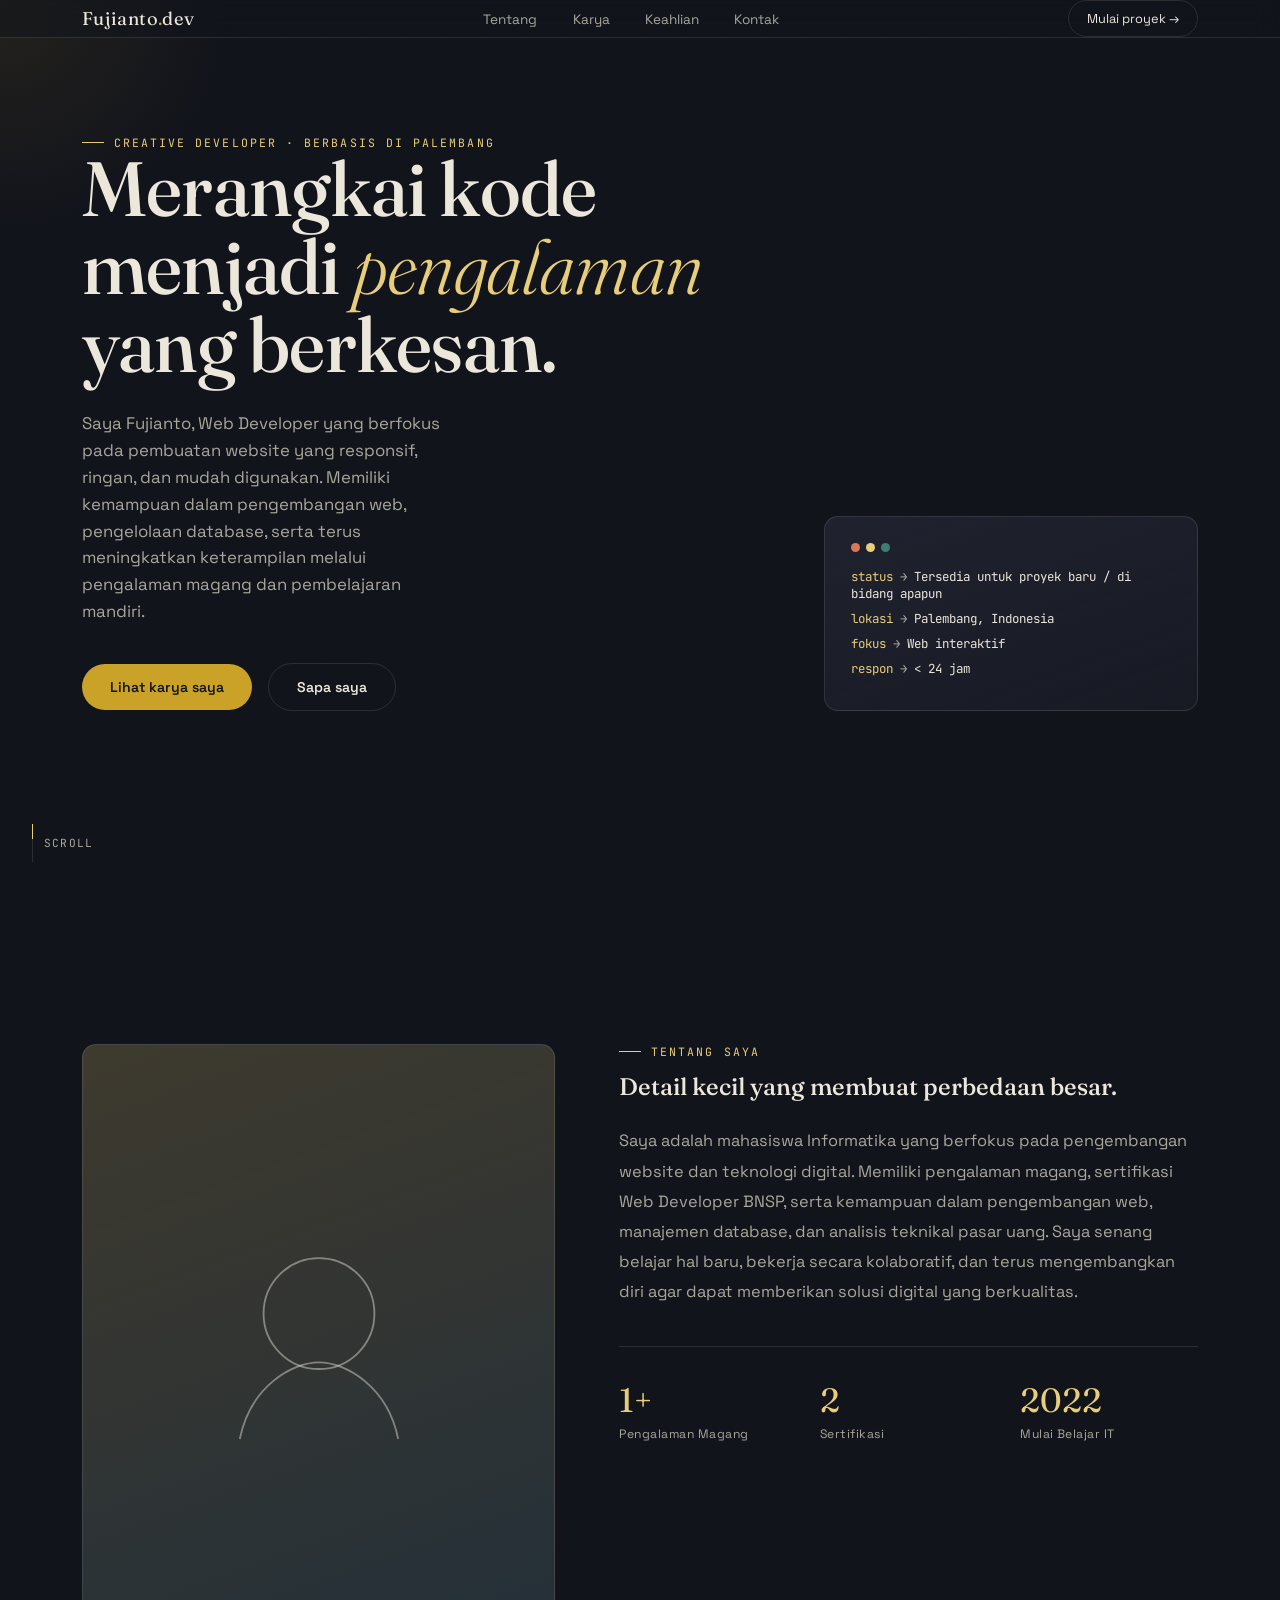
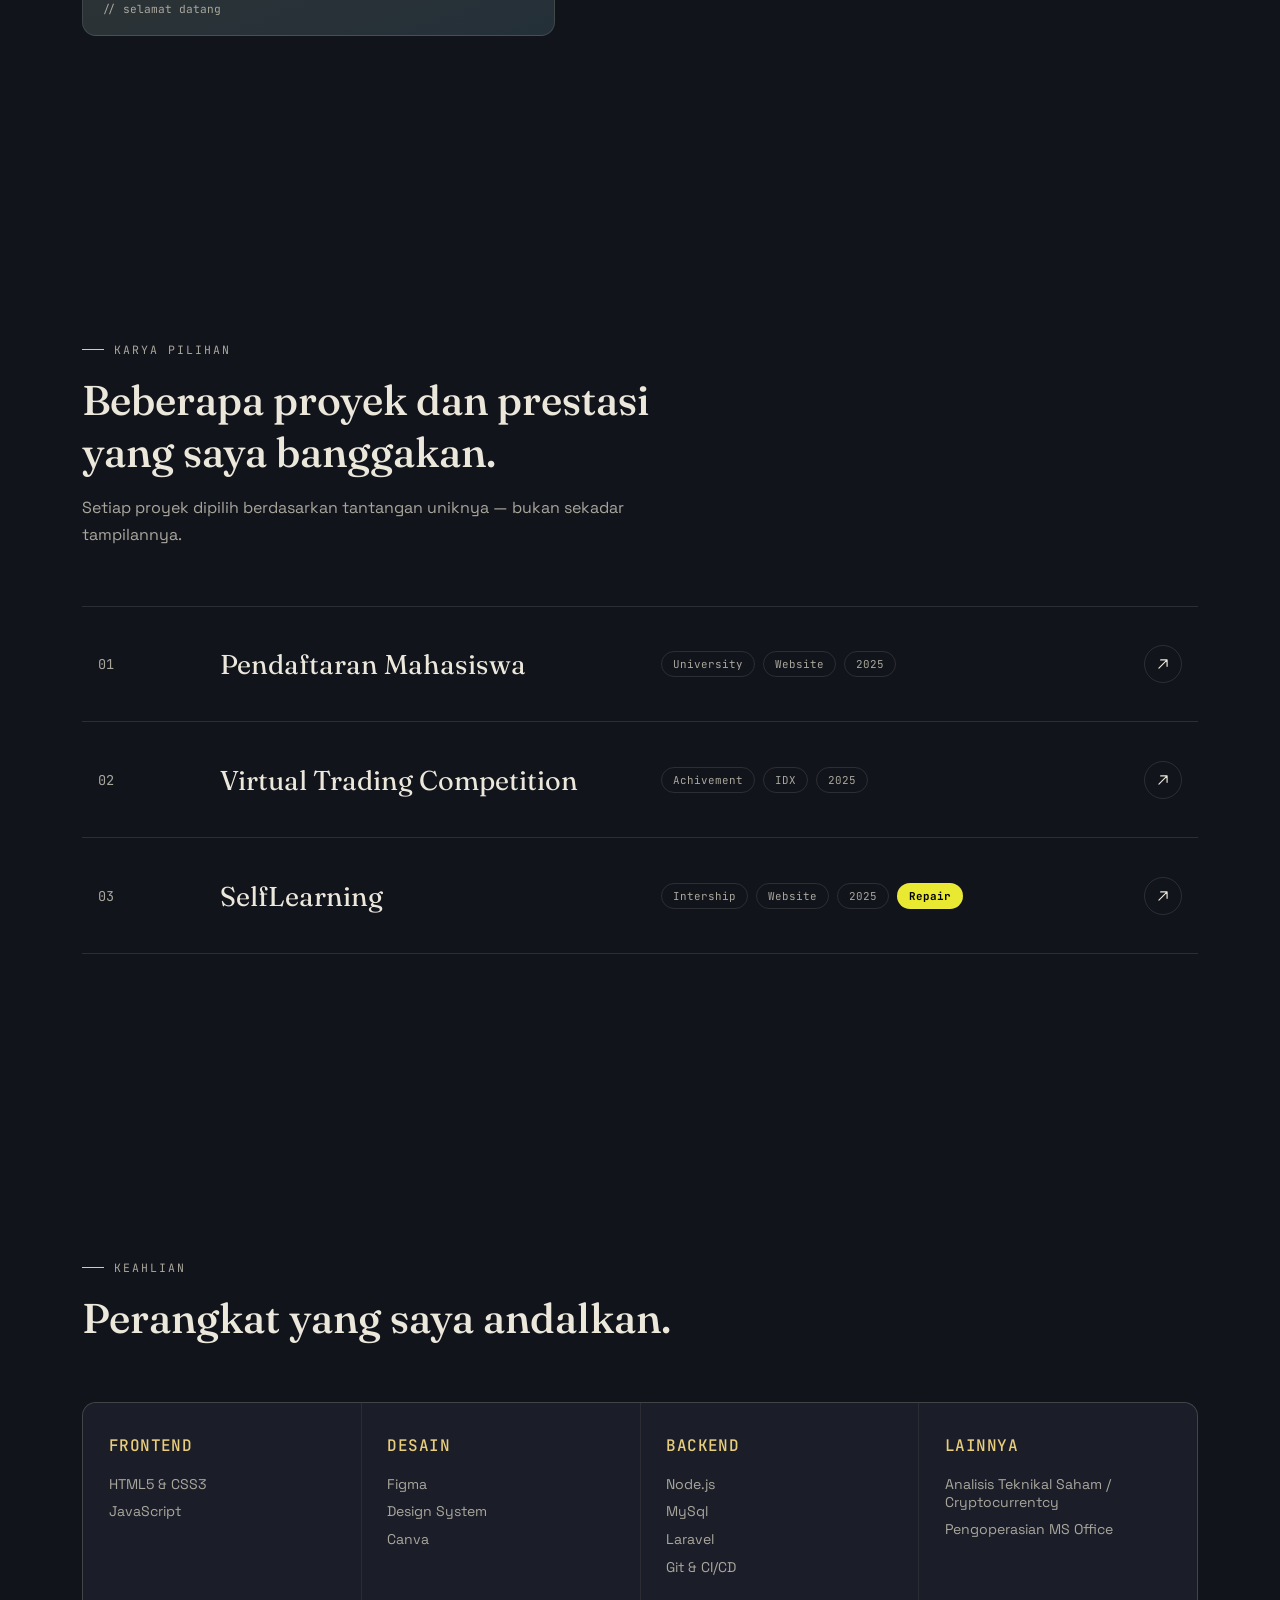
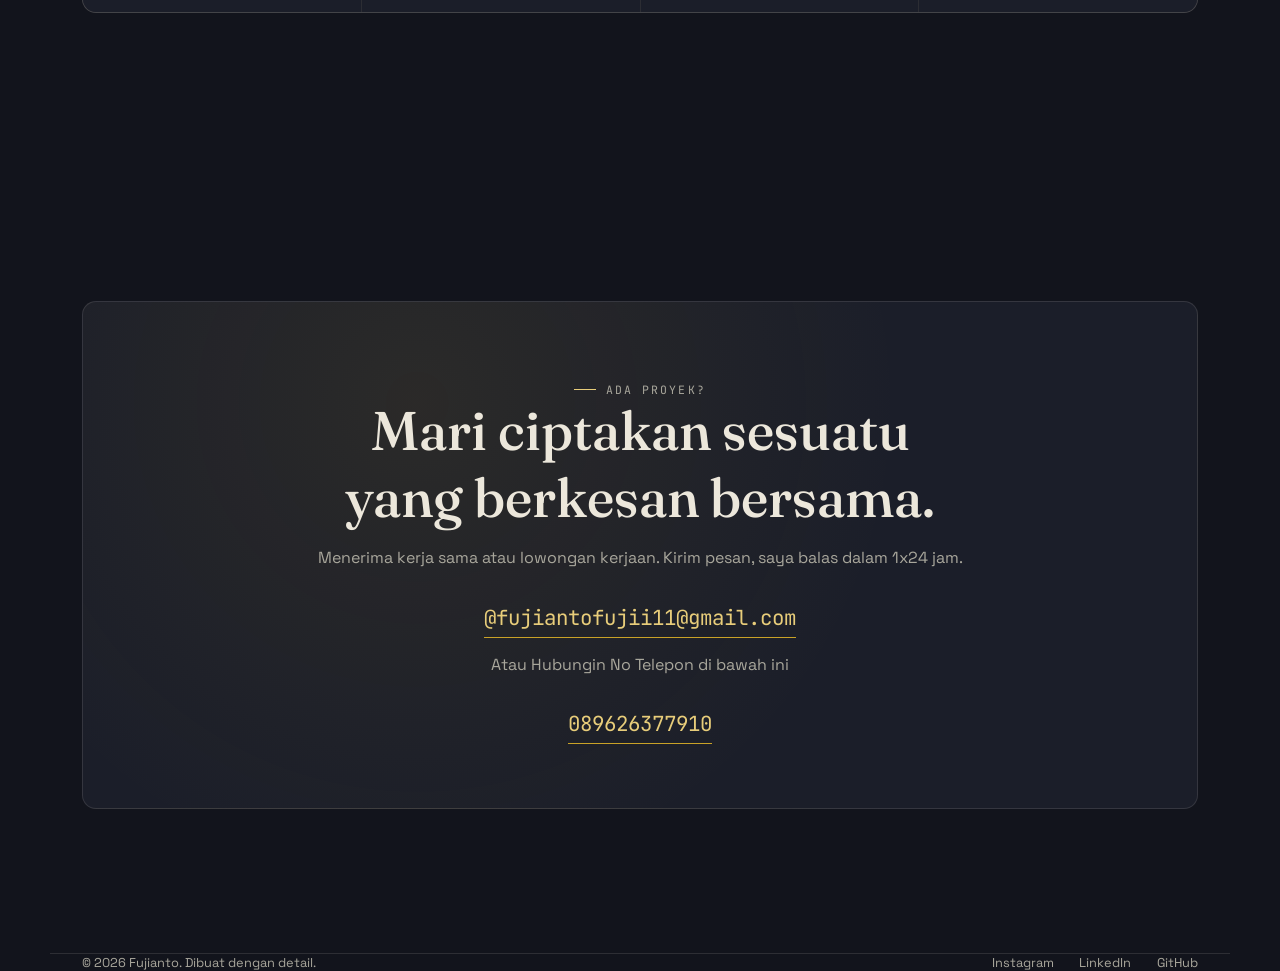
==== index.html @ abb165da "push data diri" ====
<!DOCTYPE html>
<html lang="id">

<head>
    <meta charset="UTF-8">
    <meta name="viewport" content="width=device-width, initial-scale=1.0">
    <title>Fujianto Aditya — Creative Developer</title>
    <link rel="preconnect" href="https://fonts.googleapis.com">
    <link rel="preconnect" href="https://fonts.gstatic.com" crossorigin>
    <link
        href="https://fonts.googleapis.com/css2?family=Fraunces:ital,opsz,wght@0,9..144,300;0,9..144,500;0,9..144,600;1,9..144,400&family=Space+Grotesk:wght@400;500;600;700&family=JetBrains+Mono:wght@400;500&display=swap"
        rel="stylesheet">
    <link rel="stylesheet" href="style.css">
</head>

<body>

    <div id="lamp"></div>

    <header>
        <nav class="wrap">
            <div class="logo">Fujianto<span>.</span>dev</div>
            <ul class="nav-links">
                <li><a href="#tentang">Tentang</a></li>
                <li><a href="#karya">Karya</a></li>
                <li><a href="#keahlian">Keahlian</a></li>
                <!-- <li><a href="#perjalanan">Perjalanan</a></li> -->
                <li><a href="#kontak">Kontak</a></li>
            </ul>
            <a href="#kontak" class="nav-cta">Mulai proyek →</a>
            <button class="burger" id="burgerBtn" aria-label="Buka menu">
                <span></span><span></span><span></span>
            </button>
        </nav>
    </header>

    <div class="mobile-menu" id="mobileMenu">
        <button class="mobile-close" id="mobileClose" aria-label="Tutup menu">✕</button>
        <a href="#tentang">Tentang</a>
        <a href="#karya">Karya</a>
        <a href="#keahlian">Keahlian</a>
        <!-- <a href="#perjalanan">Perjalanan</a> -->
        <a href="#kontak">Kontak</a>
    </div>

    <section class="hero">
        <div class="wrap hero-grid">
            <div>
                <p class="eyebrow reveal">Creative Developer · Berbasis di Palembang</p>
                <h1 class="hero-title reveal">Merangkai kode<br>menjadi <em>pengalaman</em><br>yang berkesan.</h1>
                <p class="hero-sub reveal">Saya Fujianto, Web Developer yang berfokus pada pembuatan website yang
                    responsif, ringan, dan mudah digunakan. Memiliki kemampuan dalam pengembangan web, pengelolaan
                    database, serta terus meningkatkan keterampilan melalui pengalaman magang dan pembelajaran mandiri.
                </p>
                <div class="hero-actions reveal">
                    <a href="#karya" class="btn btn-primary">Lihat karya saya</a>
                    <a href="#kontak" class="btn btn-ghost">Sapa saya</a>
                </div>
            </div>
            <div class="hero-card reveal">
                <div class="dot-row"><span class="dot"></span><span class="dot"></span><span class="dot"></span></div>
                <div class="line"><span class="key">status</span> → <span class="val">Tersedia untuk proyek baru / di
                        bidang apapun</span>
                </div>
                <div class="line"><span class="key">lokasi</span> → <span class="val">Palembang, Indonesia</span></div>
                <div class="line"><span class="key">fokus</span> → <span class="val">Web interaktif</span></div>
                <div class="line"><span class="key">respon</span> → <span class="val">&lt; 24 jam</span></div>
                <!-- <div class="line"><span class="key">kopi.hariIni</span> → <span class="val">3 cangkir ☕</span></div> -->
            </div>
        </div>
        <div class="scroll-cue"><span class="rail"></span> SCROLL</div>
    </section>

    <section id="tentang">
        <div class="wrap">
            <div class="about-grid">
                <div class="about-portrait reveal">
                    <svg viewBox="0 0 200 200" fill="none">
                        <circle cx="100" cy="80" r="42" stroke="#ece7db" stroke-opacity="0.5" stroke-width="1.4" />
                        <path d="M40 175c8-40 40-58 60-58s52 18 60 58" stroke="#ece7db" stroke-opacity="0.5"
                            stroke-width="1.4" />
                    </svg>
                    <span class="mono-tag">// selamat datang</span>
                </div>
                <div>
                    <p class="eyebrow reveal">Tentang saya</p>
                    <h2 class="reveal" style="margin-top:.8rem;">Detail kecil yang membuat perbedaan besar.</h2>
                    <div class="about-text reveal" style="margin-top:1.6rem;">
                        <p>Saya adalah mahasiswa Informatika yang berfokus pada pengembangan website dan teknologi
                            digital. Memiliki pengalaman magang, sertifikasi Web Developer BNSP, serta kemampuan dalam
                            pengembangan web, manajemen database, dan analisis teknikal pasar uang. Saya senang belajar
                            hal baru, bekerja secara kolaboratif, dan terus mengembangkan diri agar dapat memberikan
                            solusi digital yang berkualitas.</p>
                    </div>
                    <div class="stat-row reveal">
                        <div>
                            <div class="stat-num">1+</div>
                            <div class="stat-label">Pengalaman Magang</div>
                        </div>

                        <div>
                            <div class="stat-num">2</div>
                            <div class="stat-label">Sertifikasi</div>
                        </div>

                        <div>
                            <div class="stat-num">2022</div>
                            <div class="stat-label">Mulai Belajar IT</div>
                        </div>
                    </div>
                </div>
            </div>
        </div>
    </section>

    <section id="karya">
        <div class="wrap">
            <div class="section-head reveal">
                <p class="eyebrow">Karya pilihan</p>
                <h2>Beberapa proyek dan prestasi yang saya banggakan.</h2>
                <p>Setiap proyek dipilih berdasarkan tantangan uniknya — bukan sekadar tampilannya.</p>
            </div>
            <div class="proj-list">
                <div class="proj reveal" onclick="window.open('pendaftaranMahasiswa')">
                    <span class="proj-index">01</span>
                    <span class="proj-name">Pendaftaran Mahasiswa</span>
                    <div class="proj-row-inner">
                        <div class="proj-meta">
                            <span class="tag">University</span><span class="tag">Website</span><span
                                class="tag">2025</span>
                        </div>
                        <div class="proj-arrow"><svg width="14" height="14" viewBox="0 0 24 24">
                                <path d="M5 19L19 5M19 5H8M19 5V16" stroke="#ece7db" stroke-width="2"
                                    stroke-linecap="round" />
                            </svg></div>
                    </div>
                </div>
                <div class="proj reveal" onclick="window.open('virtualTrading')">
                    <span class="proj-index">02</span>
                    <span class="proj-name">Virtual Trading Competition</span>
                    <div class="proj-row-inner">
                        <div class="proj-meta">
                            <span class="tag">Achivement</span><span class="tag">IDX</span><span class="tag">2025</span>
                        </div>
                        <div class="proj-arrow"><svg width="14" height="14" viewBox="0 0 24 24">
                                <path d="M5 19L19 5M19 5H8M19 5V16" stroke="#ece7db" stroke-width="2"
                                    stroke-linecap="round" />
                            </svg></div>
                    </div>
                </div>
                <div class="proj reveal">
                    <!-- onclick="window.open('#','_blank')" -->
                    <span class="proj-index">03</span>
                    <span class="proj-name">SelfLearning</span>
                    <div class="proj-row-inner">
                        <div class="proj-meta">
                            <span class="tag">Intership</span><span class="tag">Website</span><span
                                class="tag">2025</span><span class="tag"
                                style="background-color: rgb(233, 233, 49); color:black; font-weight:bold;">Repair</span>
                        </div>
                        <div class="proj-arrow"><svg width="14" height="14" viewBox="0 0 24 24">
                                <path d="M5 19L19 5M19 5H8M19 5V16" stroke="#ece7db" stroke-width="2"
                                    stroke-linecap="round" />
                            </svg></div>
                    </div>
                </div>
                <!-- <div class="proj reveal" onclick="window.open('#','_blank')">
                    <span class="proj-index">04</span>
                    <span class="proj-name">Ombak Travel</span>
                    <div class="proj-row-inner">
                        <div class="proj-meta">
                            <span class="tag">Booking</span><span class="tag">Mobile-first</span><span
                                class="tag">2022</span>
                        </div>
                        <div class="proj-arrow"><svg width="14" height="14" viewBox="0 0 24 24">
                                <path d="M5 19L19 5M19 5H8M19 5V16" stroke="#ece7db" stroke-width="2"
                                    stroke-linecap="round" />
                            </svg></div>
                    </div>
                </div> -->
            </div>
        </div>
    </section>

    <section id="keahlian">
        <div class="wrap">
            <div class="section-head reveal">
                <p class="eyebrow">Keahlian</p>
                <h2>Perangkat yang saya andalkan.</h2>
            </div>
            <div class="skills-wrap reveal">
                <div class="skill-cell">
                    <h3>FRONTEND</h3>
                    <ul>
                        <li>HTML5 &amp; CSS3</li>
                        <li>JavaScript</li>
                    </ul>
                </div>
                <div class="skill-cell">
                    <h3>DESAIN</h3>
                    <ul>
                        <li>Figma</li>
                        <li>Design System</li>
                        <li>Canva</li>
                    </ul>
                </div>
                <div class="skill-cell">
                    <h3>BACKEND</h3>
                    <ul>
                        <li>Node.js</li>
                        <li>MySql</li>
                        <li>Laravel</li>
                        <li>Git &amp; CI/CD</li>
                    </ul>
                </div>
                <div class="skill-cell">
                    <h3>LAINNYA</h3>
                    <ul>
                        <li>Analisis Teknikal Saham / Cryptocurrentcy</li>
                        <li>Pengoperasian MS Office</li>
                    </ul>
                </div>
            </div>
        </div>
    </section>

    <!-- <section id="perjalanan">
        <div class="wrap">
            <div class="section-head reveal">
                <p class="eyebrow">Perjalanan karier</p>
                <h2>Langkah demi langkah.</h2>
            </div>
            <div class="timeline reveal">
                <div class="t-item">
                    <div class="t-year">2024 — Sekarang</div>
                    <div class="t-role">Creative Developer, Freelance</div>
                    <div class="t-desc">Bekerja langsung dengan brand dan startup untuk merancang serta membangun produk
                        digital dari nol.</div>
                </div>
                <div class="t-item">
                    <div class="t-year">2021 — 2024</div>
                    <div class="t-role">Frontend Engineer, Studio Aksara</div>
                    <div class="t-desc">Memimpin pengembangan design system dan antarmuka untuk lebih dari 15 klien
                        lintas industri.</div>
                </div>
                <div class="t-item">
                    <div class="t-year">2019 — 2021</div>
                    <div class="t-role">Junior Web Developer, Bitnara Labs</div>
                    <div class="t-desc">Memulai karier membangun landing page dan aplikasi internal berbasis React.
                    </div>
                </div>
            </div>
        </div>
    </section> -->

    <!-- <section>
        <div class="wrap">
            <div class="section-head reveal">
                <p class="eyebrow">Kata mereka</p>
                <h2>Yang klien katakan.</h2>
            </div>
            <div class="testi reveal">
                <p class="testi-quote">"Fujianto memahami detail yang sering terlewat orang lain. Hasil akhirnya bukan
                    cuma
                    indah, tapi juga terasa nyaman dipakai sehari-hari oleh tim kami."</p>
                <div class="testi-who">
                    <div class="testi-avatar"></div>
                    <div>
                        <div class="testi-name">Dinda Pramesti</div>
                        <div class="testi-role">Head of Product, Lumen Studio</div>
                    </div>
                </div>
            </div>
        </div>
    </section> -->

    <section id="kontak">
        <div class="wrap">
            <div class="contact-box reveal">
                <p class="eyebrow" style="justify-content:center;">Ada proyek?</p>
                <h2>Mari ciptakan sesuatu<br>yang berkesan bersama.</h2>
                <p>Menerima kerja sama atau lowongan kerjaan. Kirim pesan, saya balas dalam 1x24 jam.</p>
                <a href="mailto:halo@Fujianto.dev" class="contact-email">@fujiantofujii11@gmail.com</a>
                <br>
                <p>Atau Hubungin No Telepon di bawah ini</p>
                <a href="mailto:halo@Fujianto.dev" class="contact-email">089626377910</a>
            </div>
        </div>
    </section>

    <footer class="wrap">
        <div>© 2026 Fujianto. Dibuat dengan detail.</div>
        <div class="foot-links">
            <a href="https://www.instagram.com/fujii_011/">Instagram</a>
            <a href="https://www.linkedin.com/in/fuji-anto-56a898252/">LinkedIn</a>
            <a href="https://github.com/fujianto12">GitHub</a>
        </div>
    </footer>

    <script src="index.js"></script>
</body>

</html>
---- style.css ----
:root {
            --ink: #12141c;
            --ink-soft: #1b1e29;
            --panel: #20232f;
            --bone: #ece7db;
            --bone-dim: #a9a79c;
            --gold: #c9a227;
            --gold-soft: #e8cd7a;
            --teal: #3e7c74;
            --line: rgba(236, 231, 219, 0.12);
            --radius: 14px;
            --ease: cubic-bezier(.16, .84, .44, 1);
        }

        * {
            box-sizing: border-box;
        }

        html {
            scroll-behavior: smooth;
        }

        body {
            margin: 0;
            background: var(--ink);
            color: var(--bone);
            font-family: 'Space Grotesk', sans-serif;
            overflow-x: hidden;
            -webkit-font-smoothing: antialiased;
        }

        ::selection {
            background: var(--gold);
            color: var(--ink);
        }

        @media (prefers-reduced-motion: reduce) {
            * {
                animation-duration: .001ms !important;
                animation-iteration-count: 1 !important;
                transition-duration: .001ms !important;
                scroll-behavior: auto !important;
            }
        }

        a {
            color: inherit;
            text-decoration: none;
        }

        h1,
        h2,
        h3 {
            font-family: 'Fraunces', serif;
            margin: 0;
            font-weight: 500;
        }

        p {
            margin: 0;
        }

        .eyebrow {
            font-family: 'JetBrains Mono', monospace;
            font-size: .72rem;
            letter-spacing: .18em;
            text-transform: uppercase;
            color: var(--gold-soft);
            display: flex;
            align-items: center;
            gap: .6rem;
        }

        .eyebrow::before {
            content: '';
            width: 22px;
            height: 1px;
            background: var(--gold-soft);
            display: inline-block;
        }

        .wrap {
            max-width: 1180px;
            margin: 0 auto;
            padding: 0 32px;
        }

        /* --- cursor lamp --- */
        #lamp {
            position: fixed;
            top: 0;
            left: 0;
            width: 520px;
            height: 520px;
            border-radius: 50%;
            background: radial-gradient(circle, rgba(201, 162, 39, 0.10), transparent 65%);
            pointer-events: none;
            transform: translate(-50%, -50%);
            z-index: 2;
            transition: opacity .3s ease;
        }

        /* --- nav --- */
        header {
            position: fixed;
            top: 0;
            left: 0;
            right: 0;
            z-index: 50;
            backdrop-filter: blur(10px);
            background: rgba(18, 20, 28, 0.55);
            border-bottom: 1px solid var(--line);
        }

        nav {
            display: flex;
            align-items: center;
            justify-content: space-between;
            padding: 18px 32px;
            max-width: 1180px;
            margin: 0 auto;
        }

        .logo {
            font-family: 'Fraunces', serif;
            font-size: 1.15rem;
            letter-spacing: .02em;
        }

        .logo span {
            color: var(--gold);
        }

        .nav-links {
            display: flex;
            gap: 2.2rem;
            list-style: none;
            margin: 0;
            padding: 0;
        }

        .nav-links a {
            font-size: .85rem;
            color: var(--bone-dim);
            position: relative;
            padding-bottom: 4px;
            transition: color .25s var(--ease);
        }

        .nav-links a::after {
            content: '';
            position: absolute;
            left: 0;
            bottom: 0;
            width: 0;
            height: 1px;
            background: var(--gold);
            transition: width .3s var(--ease);
        }

        .nav-links a:hover {
            color: var(--bone);
        }

        .nav-links a:hover::after {
            width: 100%;
        }

        .nav-cta {
            border: 1px solid var(--line);
            padding: 9px 18px;
            border-radius: 999px;
            font-size: .8rem;
            transition: all .25s var(--ease);
        }

        .nav-cta:hover {
            border-color: var(--gold);
            color: var(--gold-soft);
        }

        .burger {
            display: none;
            flex-direction: column;
            gap: 5px;
            background: none;
            border: none;
            cursor: pointer;
            padding: 6px;
        }

        .burger span {
            width: 22px;
            height: 2px;
            background: var(--bone);
            display: block;
            transition: .3s;
        }

        /* --- hero --- */
        .hero {
            position: relative;
            min-height: 100vh;
            display: flex;
            align-items: center;
            padding-top: 90px;
            background-image:
                linear-gradient(rgba(18, 20, 28, 0.94), rgba(18, 20, 28, 0.98)),
                repeating-linear-gradient(0deg, rgba(236, 231, 219, 0.035) 0px, rgba(236, 231, 219, 0.035) 1px, transparent 1px, transparent 40px),
                repeating-linear-gradient(90deg, rgba(236, 231, 219, 0.035) 0px, rgba(236, 231, 219, 0.035) 1px, transparent 1px, transparent 40px);
        }

        .hero-grid {
            display: grid;
            grid-template-columns: 1.3fr .7fr;
            gap: 3rem;
            align-items: end;
            width: 100%;
        }

        .hero-title {
            font-size: clamp(2.6rem, 6vw, 5.2rem);
            line-height: 1.02;
            letter-spacing: -.01em;
        }

        .hero-title em {
            font-style: italic;
            color: var(--gold-soft);
            font-weight: 300;
        }

        .hero-sub {
            margin-top: 1.6rem;
            color: var(--bone-dim);
            font-size: 1.05rem;
            max-width: 34ch;
            line-height: 1.6;
        }

        .hero-actions {
            margin-top: 2.4rem;
            display: flex;
            gap: 1rem;
            align-items: center;
        }

        .btn {
            padding: 14px 28px;
            border-radius: 999px;
            font-size: .88rem;
            font-weight: 600;
            display: inline-flex;
            align-items: center;
            gap: .5rem;
            transition: transform .3s var(--ease), box-shadow .3s var(--ease);
        }

        .btn-primary {
            background: var(--gold);
            color: var(--ink);
        }

        .btn-primary:hover {
            transform: translateY(-3px);
            box-shadow: 0 14px 30px -10px rgba(201, 162, 39, .5);
        }

        .btn-ghost {
            color: var(--bone);
            border: 1px solid var(--line);
        }

        .btn-ghost:hover {
            border-color: var(--bone-dim);
            transform: translateY(-3px);
        }

        .hero-card {
            border: 1px solid var(--line);
            border-radius: var(--radius);
            padding: 1.6rem;
            background: linear-gradient(160deg, var(--panel), rgba(32, 35, 47, .4));
            font-family: 'JetBrains Mono', monospace;
            font-size: .78rem;
            color: var(--bone-dim);
            position: relative;
        }

        .hero-card .dot-row {
            display: flex;
            gap: 6px;
            margin-bottom: 1rem;
        }

        .hero-card .dot {
            width: 9px;
            height: 9px;
            border-radius: 50%;
            background: var(--line);
        }

        .hero-card .dot:nth-child(1) {
            background: #d97757;
        }

        .hero-card .dot:nth-child(2) {
            background: var(--gold-soft);
        }

        .hero-card .dot:nth-child(3) {
            background: var(--teal);
        }

        .hero-card .line {
            margin-bottom: .5rem;
        }

        .hero-card .key {
            color: var(--gold-soft);
        }

        .hero-card .val {
            color: var(--bone);
        }

        .scroll-cue {
            position: absolute;
            bottom: 2.4rem;
            left: 32px;
            display: flex;
            align-items: center;
            gap: .7rem;
            font-family: 'JetBrains Mono', monospace;
            font-size: .7rem;
            color: var(--bone-dim);
            letter-spacing: .1em;
        }

        .scroll-cue .rail {
            width: 1px;
            height: 38px;
            background: var(--line);
            position: relative;
            overflow: hidden;
        }

        .scroll-cue .rail::after {
            content: '';
            position: absolute;
            top: 0;
            left: 0;
            width: 100%;
            height: 40%;
            background: var(--gold-soft);
            animation: railmove 2.2s ease-in-out infinite;
        }

        @keyframes railmove {
            0% {
                transform: translateY(-100%);
            }

            100% {
                transform: translateY(250%);
            }
        }

        /* --- reveal --- */
        .reveal {
            opacity: 0;
            transform: translateY(28px);
            transition: opacity .8s var(--ease), transform .8s var(--ease);
        }

        .reveal.in {
            opacity: 1;
            transform: translateY(0);
        }

        section {
            padding: 9rem 0;
            position: relative;
        }

        .section-head {
            margin-bottom: 3.6rem;
            max-width: 640px;
        }

        .section-head h2 {
            font-size: clamp(1.9rem, 3.4vw, 2.6rem);
            margin-top: .9rem;
        }

        .section-head p {
            color: var(--bone-dim);
            margin-top: 1rem;
            line-height: 1.7;
        }

        /* --- about --- */
        .about-grid {
            display: grid;
            grid-template-columns: .9fr 1.1fr;
            gap: 4rem;
            align-items: start;
        }

        .about-portrait {
            aspect-ratio: 4/5;
            border-radius: var(--radius);
            background:
                linear-gradient(160deg, rgba(201, 162, 39, .18), rgba(62, 124, 116, .14)),
                var(--panel);
            border: 1px solid var(--line);
            position: relative;
            overflow: hidden;
            display: flex;
            align-items: center;
            justify-content: center;
        }

        .about-portrait .mono-tag {
            position: absolute;
            bottom: 1.2rem;
            left: 1.2rem;
            font-family: 'JetBrains Mono', monospace;
            font-size: .7rem;
            color: var(--bone-dim);
        }

        .about-portrait svg {
            width: 56%;
            opacity: .9;
        }

        .about-text p {
            color: var(--bone-dim);
            line-height: 1.85;
            font-size: 1.02rem;
            margin-bottom: 1.2rem;
        }

        .about-text strong {
            color: var(--bone);
            font-weight: 600;
        }

        .stat-row {
            display: grid;
            grid-template-columns: repeat(3, 1fr);
            gap: 1.4rem;
            margin-top: 2.4rem;
            padding-top: 2rem;
            border-top: 1px solid var(--line);
        }

        .stat-num {
            font-family: 'Fraunces', serif;
            font-size: 2.1rem;
            color: var(--gold-soft);
        }

        .stat-label {
            font-size: .76rem;
            color: var(--bone-dim);
            letter-spacing: .04em;
            margin-top: .3rem;
        }

        /* --- projects --- */
        .proj-list {
            display: flex;
            flex-direction: column;
        }

        .proj {
            display: grid;
            grid-template-columns: 90px 1.1fr 1.4fr;
            gap: 2rem;
            align-items: center;
            padding: 2.4rem 1rem;
            border-top: 1px solid var(--line);
            cursor: pointer;
            transition: background .35s var(--ease), padding-left .35s var(--ease);
            position: relative;
        }

        .proj:last-child {
            border-bottom: 1px solid var(--line);
        }

        .proj:hover {
            background: rgba(236, 231, 219, 0.03);
            padding-left: 1.6rem;
        }

        .proj-index {
            font-family: 'JetBrains Mono', monospace;
            color: var(--bone-dim);
            font-size: .85rem;
        }

        .proj-name {
            font-family: 'Fraunces', serif;
            font-size: 1.7rem;
            transition: color .3s;
        }

        .proj:hover .proj-name {
            color: var(--gold-soft);
        }

        .proj-meta {
            display: flex;
            flex-wrap: wrap;
            gap: .5rem;
            align-items: center;
            justify-content: flex-start;
        }

        .tag {
            font-family: 'JetBrains Mono', monospace;
            font-size: .68rem;
            color: var(--bone-dim);
            border: 1px solid var(--line);
            padding: 5px 11px;
            border-radius: 999px;
        }

        .proj-arrow {
            margin-left: auto;
            width: 38px;
            height: 38px;
            border: 1px solid var(--line);
            border-radius: 50%;
            display: flex;
            align-items: center;
            justify-content: center;
            transition: all .35s var(--ease);
            flex-shrink: 0;
        }

        .proj:hover .proj-arrow {
            background: var(--gold);
            border-color: var(--gold);
            transform: rotate(45deg);
        }

        .proj:hover .proj-arrow svg path {
            stroke: var(--ink);
        }

        .proj-row-inner {
            display: flex;
            align-items: center;
            width: 100%;
        }

        /* --- skills --- */
        .skills-wrap {
            display: grid;
            grid-template-columns: repeat(4, 1fr);
            gap: 1px;
            background: var(--line);
            border: 1px solid var(--line);
            border-radius: var(--radius);
            overflow: hidden;
        }

        .skill-cell {
            background: var(--ink-soft);
            padding: 2rem 1.6rem;
            transition: background .35s var(--ease);
        }

        .skill-cell:hover {
            background: var(--panel);
        }

        .skill-cell h3 {
            font-size: 1rem;
            color: var(--gold-soft);
            margin-bottom: .9rem;
            font-family: 'JetBrains Mono', monospace;
            letter-spacing: .03em;
        }

        .skill-cell ul {
            list-style: none;
            margin: 0;
            padding: 0;
        }

        .skill-cell li {
            color: var(--bone-dim);
            font-size: .88rem;
            padding: .3rem 0;
        }

        /* --- timeline --- */
        .timeline {
            position: relative;
            padding-left: 2.2rem;
        }

        .timeline::before {
            content: '';
            position: absolute;
            left: 5px;
            top: 6px;
            bottom: 6px;
            width: 1px;
            background: var(--line);
        }

        .t-item {
            position: relative;
            padding-bottom: 3rem;
        }

        .t-item:last-child {
            padding-bottom: 0;
        }

        .t-item::before {
            content: '';
            position: absolute;
            left: -2.2rem;
            top: 4px;
            width: 11px;
            height: 11px;
            border-radius: 50%;
            background: var(--ink);
            border: 2px solid var(--gold);
        }

        .t-year {
            font-family: 'JetBrains Mono', monospace;
            color: var(--gold-soft);
            font-size: .78rem;
        }

        .t-role {
            font-family: 'Fraunces', serif;
            font-size: 1.4rem;
            margin-top: .4rem;
        }

        .t-desc {
            color: var(--bone-dim);
            margin-top: .5rem;
            line-height: 1.7;
            max-width: 60ch;
        }

        /* --- testimonial --- */
        .testi {
            border: 1px solid var(--line);
            border-radius: var(--radius);
            padding: 3.4rem;
            background: var(--panel);
            position: relative;
        }

        .testi-quote {
            font-family: 'Fraunces', serif;
            font-style: italic;
            font-size: clamp(1.3rem, 2.4vw, 1.7rem);
            line-height: 1.5;
            color: var(--bone);
        }

        .testi-who {
            margin-top: 1.6rem;
            display: flex;
            align-items: center;
            gap: .8rem;
        }

        .testi-avatar {
            width: 38px;
            height: 38px;
            border-radius: 50%;
            background: linear-gradient(160deg, var(--gold), var(--teal));
        }

        .testi-name {
            font-size: .9rem;
        }

        .testi-role {
            font-size: .78rem;
            color: var(--bone-dim);
        }

        /* --- contact --- */
        .contact-box {
            border: 1px solid var(--line);
            border-radius: var(--radius);
            padding: 4rem;
            text-align: center;
            background:
                radial-gradient(circle at 30% 20%, rgba(201, 162, 39, .09), transparent 55%),
                var(--ink-soft);
        }

        .contact-box h2 {
            font-size: clamp(2rem, 4.4vw, 3.4rem);
        }

        .contact-box p {
            color: var(--bone-dim);
            margin-top: 1rem;
        }

        .contact-email {
            margin-top: 2.2rem;
            display: inline-flex;
            font-family: 'JetBrains Mono', monospace;
            font-size: clamp(1rem, 2.2vw, 1.3rem);
            border-bottom: 1px solid var(--gold);
            padding-bottom: 6px;
            color: var(--gold-soft);
            transition: letter-spacing .3s var(--ease);
        }

        .contact-email:hover {
            letter-spacing: .03em;
        }

        footer {
            padding: 3rem 0 2.4rem;
            border-top: 1px solid var(--line);
            display: flex;
            align-items: center;
            justify-content: space-between;
            color: var(--bone-dim);
            font-size: .8rem;
        }

        .foot-links {
            display: flex;
            gap: 1.6rem;
        }

        .foot-links a {
            transition: color .25s;
        }

        .foot-links a:hover {
            color: var(--gold-soft);
        }

        /* --- responsive --- */
        @media (max-width:980px) {
            .hero-grid {
                grid-template-columns: 1fr;
            }

            .hero-card {
                display: none;
            }

            .about-grid {
                grid-template-columns: 1fr;
            }

            .skills-wrap {
                grid-template-columns: repeat(2, 1fr);
            }

            .proj {
                grid-template-columns: 50px 1fr;
            }

            .proj-meta {
                display: none;
            }
        }

        @media (max-width:720px) {
            .nav-links {
                display: none;
            }

            .burger {
                display: flex;
            }

            .nav-cta {
                display: none;
            }

            section {
                padding: 5.6rem 0;
            }

            .wrap {
                padding: 0 20px;
            }

            .stat-row {
                grid-template-columns: 1fr 1fr;
            }

            .testi {
                padding: 2rem;
            }

            .contact-box {
                padding: 2.2rem 1.6rem;
            }

            footer {
                flex-direction: column;
                gap: 1rem;
                text-align: center;
            }
        }

        .mobile-menu {
            position: fixed;
            inset: 0;
            z-index: 60;
            background: var(--ink);
            display: flex;
            flex-direction: column;
            align-items: center;
            justify-content: center;
            gap: 2rem;
            transform: translateY(-100%);
            transition: transform .5s var(--ease);
        }

        .mobile-menu.open {
            transform: translateY(0);
        }

        .mobile-menu a {
            font-family: 'Fraunces', serif;
            font-size: 2rem;
        }

        .mobile-close {
            position: absolute;
            top: 24px;
            right: 32px;
            background: none;
            border: none;
            color: var(--bone);
            font-size: 1.6rem;
            cursor: pointer;
        }

        /* galeri */
        .gallery {
            display: grid;
            grid-template-columns: repeat(auto-fit, minmax(280px, 1fr));
            gap: 20px;
        }

        .gallery img,
        .gallery video {
            width: 100%;
            height: 220px;
            /* Samakan tinggi */
            object-fit: cover;
            /* Isi penuh seperti gambar */
            border-radius: 12px;
            display: block;
            border: 1px solid rgba(255, 255, 255, .08);
            transition: .3s;
        }

        .gallery img:hover,
        .gallery video:hover {
            transform: translateY(-5px);
            box-shadow: 0 10px 25px rgba(0, 0, 0, .3);
        }

        /* pendaftaran mahasiswa riwayat */

        .content-box {
            display: flex;
            gap: 30px;
            margin-bottom: 50px;
            padding: 25px;
            border: 2px solid #2f2f2f;
            border-radius: 20px;
            background: #151515;
        }

        .image-box {
            width: 600px;
            height: 350px;
            border: 2px solid #444;
            border-radius: 15px;
            overflow: hidden;
            background: #222;
            /* agar sisi kosong terlihat rapi */
        }

        .image-box img {
            width: 100%;
            height: 100%;
            object-fit: contain;
        }

        .text-box {
            flex: 1;
            padding: 10px;
            border-left: 2px solid #444;
        }

        .text-box p {
            line-height: 1.8;
        }


        /* ===========================
   RESPONSIVE
=========================== */

        /* Tablet */
        @media (max-width: 992px) {

            .wrap {
                width: 90%;
                margin: auto;
            }

            .content-box {
                display: flex;
                flex-direction: column;
                gap: 20px;
                padding: 20px;
            }

            .image-box {
                width: 100%;
                height: auto;
            }

            .image-box img {
                width: 100%;
                height: auto;
                object-fit: contain;
                display: block;
            }

            .text-box {
                border-left: none;
                border-top: 2px solid #444;
                padding-top: 20px;
            }

            .github-card {
                width: 100%;
                padding: 25px;
            }
        }


        /* Handphone */
        @media (max-width:768px) {

            header nav {
                flex-wrap: wrap;
                gap: 15px;
            }

            .logo {
                font-size: 1.4rem;
            }

            .nav-cta {
                font-size: .9rem;
            }

            .content-box {
                padding: 18px;
                border-radius: 15px;
            }

            .image-box {
                width: 100%;
            }

            .text-box p {
                font-size: .95rem;
                line-height: 1.8;
                text-align: justify;
            }

            .eyebrow {
                font-size: 1.1rem;
            }

            .github-card h2 {
                font-size: 1.7rem;
            }

            .github-btn {
                width: 100%;
                text-align: center;
                padding: 15px;
                box-sizing: border-box;
            }

            footer {
                display: flex;
                flex-direction: column;
                gap: 15px;
                text-align: center;
            }

            .foot-links {
                display: flex;
                justify-content: center;
                flex-wrap: wrap;
                gap: 15px;
            }
        }


        /* HP kecil */
        @media (max-width:480px) {

            body {
                font-size: 14px;
            }

            .wrap {
                width: 94%;
            }

            .content-box {
                padding: 15px;
                gap: 15px;
            }

            .image-box {
                border-radius: 10px;
            }

            .github-card {
                padding: 20px;
                border-radius: 15px;
            }

            .github-card h2 {
                font-size: 1.5rem;
            }

            .github-card p {
                font-size: .9rem;
            }

            .github-btn {
                font-size: .95rem;
            }

            footer {
                font-size: .85rem;
            }
        }
        

        /* link github */
        .github-section {
            margin: 80px 0;
        }

        .github-card {
            max-width: 900px;
            margin: auto;
            padding: 35px;
            text-align: center;
            background: #161616;
            border: 2px solid #2f2f2f;
            border-radius: 20px;
        }

        .github-card h2 {
            margin-bottom: 15px;
            font-size: 2rem;
        }

        .github-card p {
            color: #bdbdbd;
            margin-bottom: 25px;
            line-height: 1.7;
        }

        .github-btn {
            display: inline-block;
            padding: 14px 28px;
            background: #24292e;
            color: #fff;
            text-decoration: none;
            font-weight: 600;
            border-radius: 12px;
            transition: .3s;
        }

        .github-btn:hover {
            background: #000;
            transform: translateY(-3px);
        }
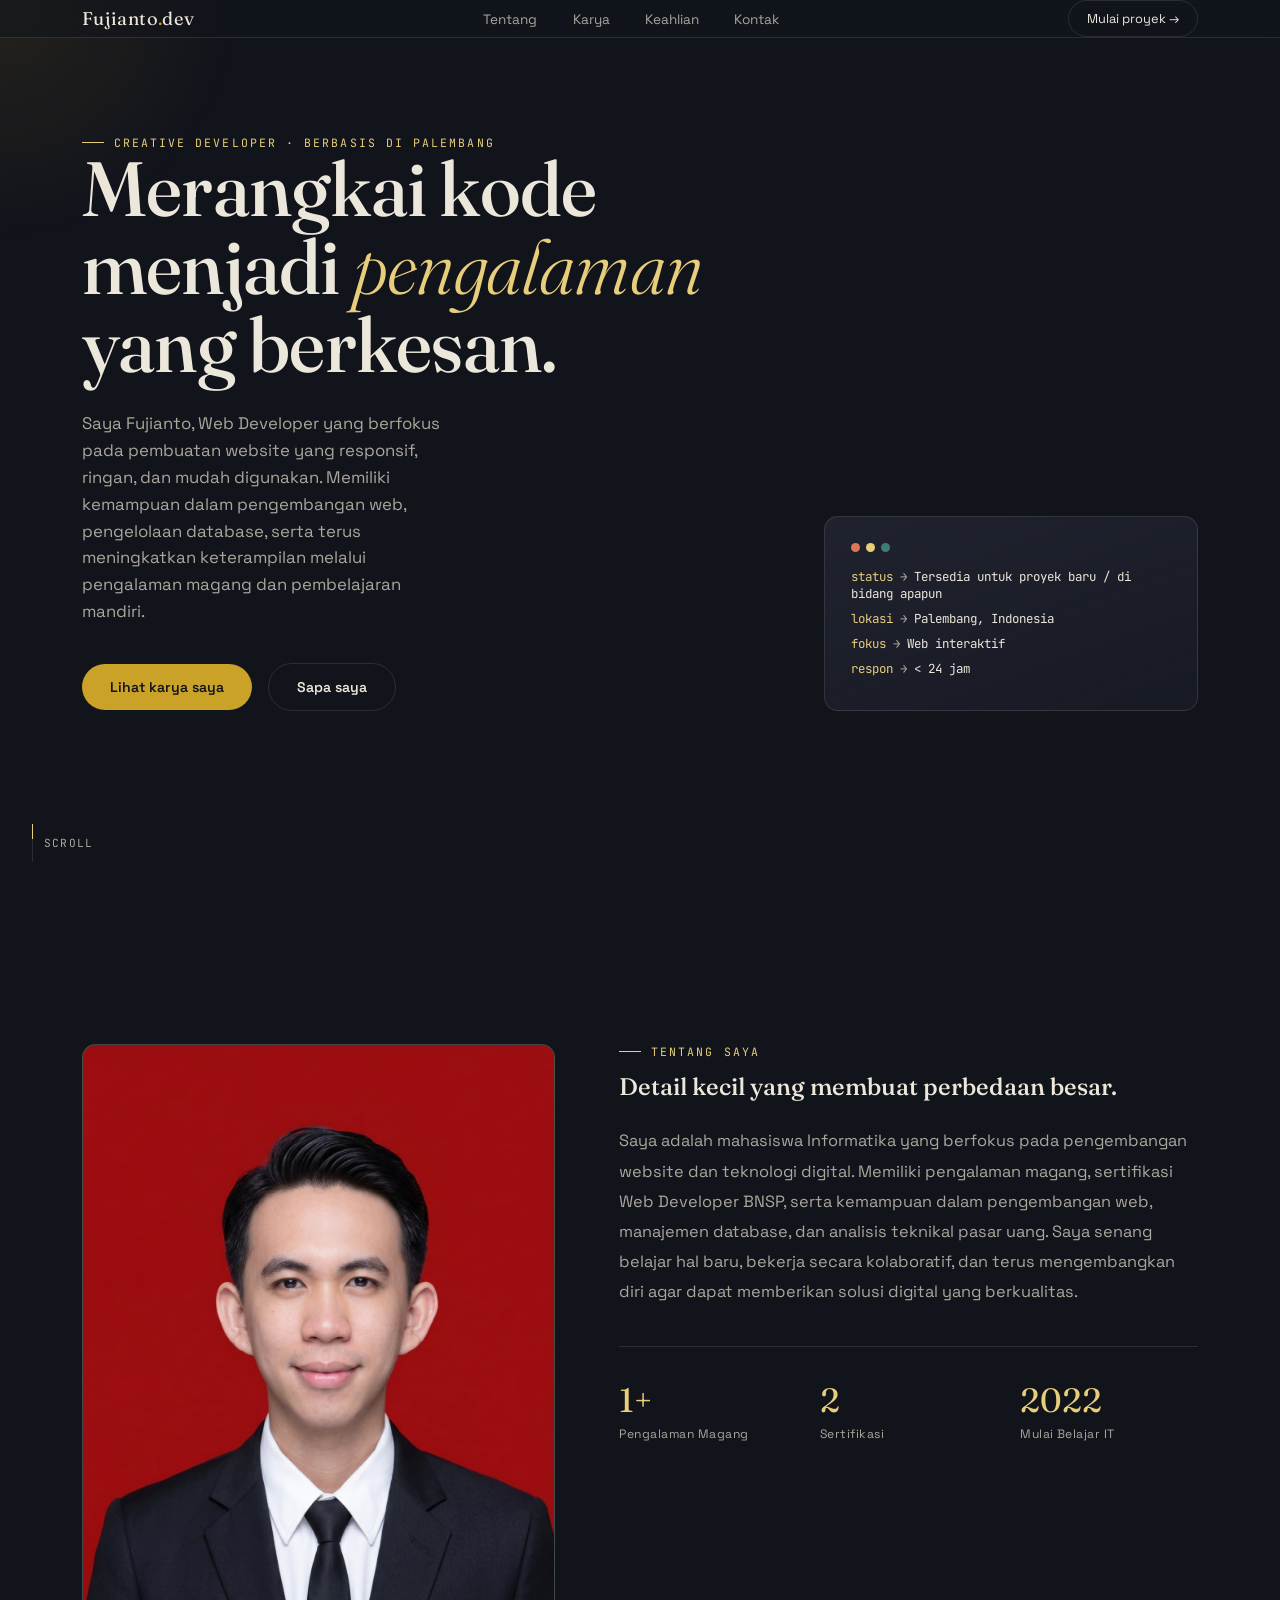
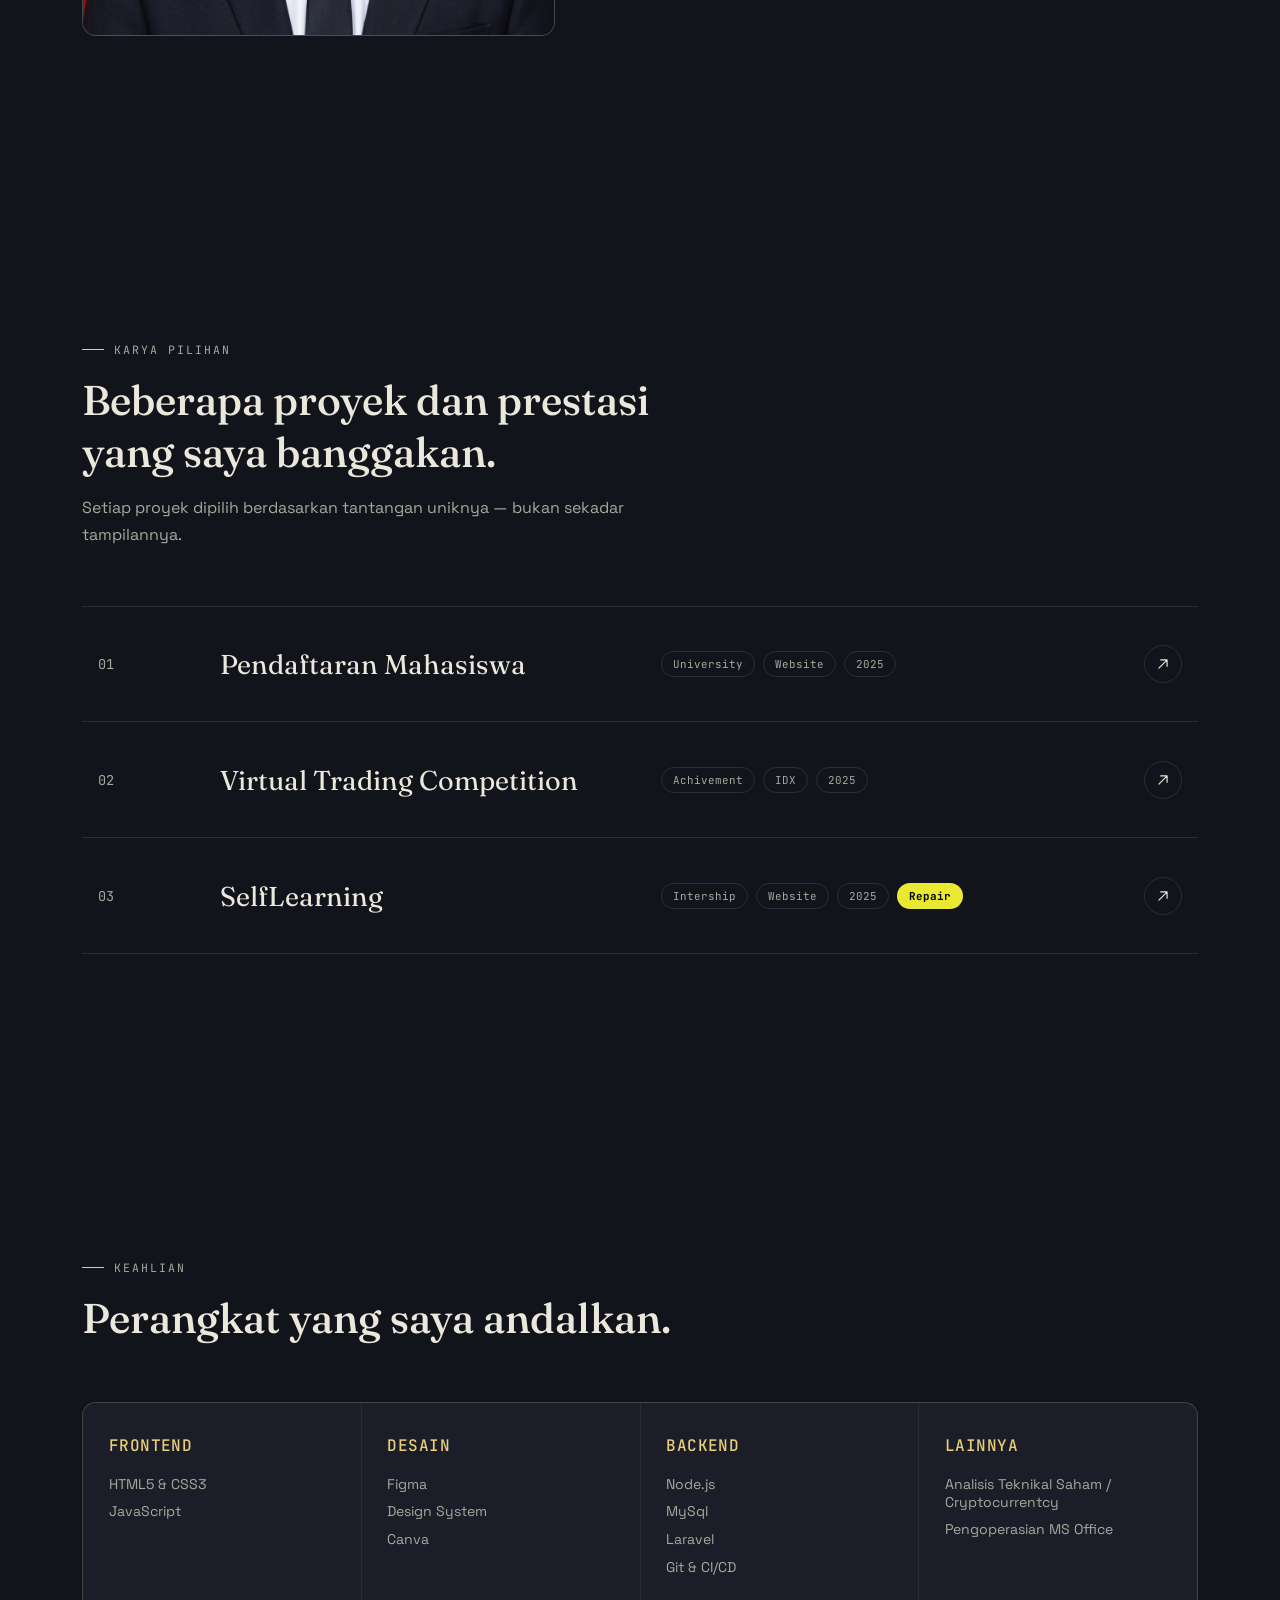
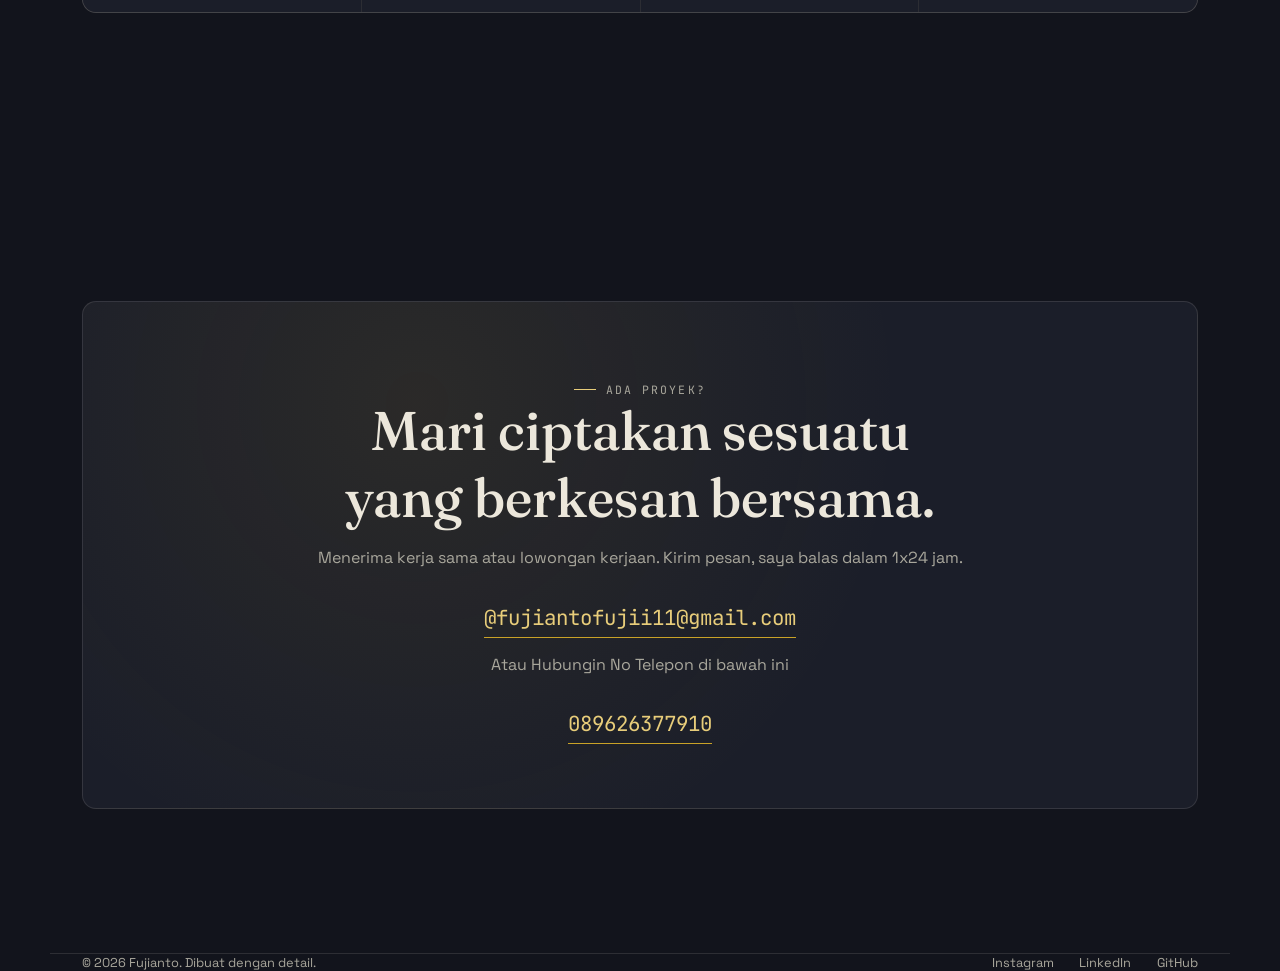
==== commit 5bde5416: "perbaikan" ====
--- a/index.html
+++ b/index.html
@@ -75,12 +75,7 @@
         <div class="wrap">
             <div class="about-grid">
                 <div class="about-portrait reveal">
-                    <svg viewBox="0 0 200 200" fill="none">
-                        <circle cx="100" cy="80" r="42" stroke="#ece7db" stroke-opacity="0.5" stroke-width="1.4" />
-                        <path d="M40 175c8-40 40-58 60-58s52 18 60 58" stroke="#ece7db" stroke-opacity="0.5"
-                            stroke-width="1.4" />
-                    </svg>
-                    <span class="mono-tag">// selamat datang</span>
+                    <img src="img/Profile_CV.jpeg" alt="Data Mahasiswa" width="100%" height="100%">
                 </div>
                 <div>
                     <p class="eyebrow reveal">Tentang saya</p>
